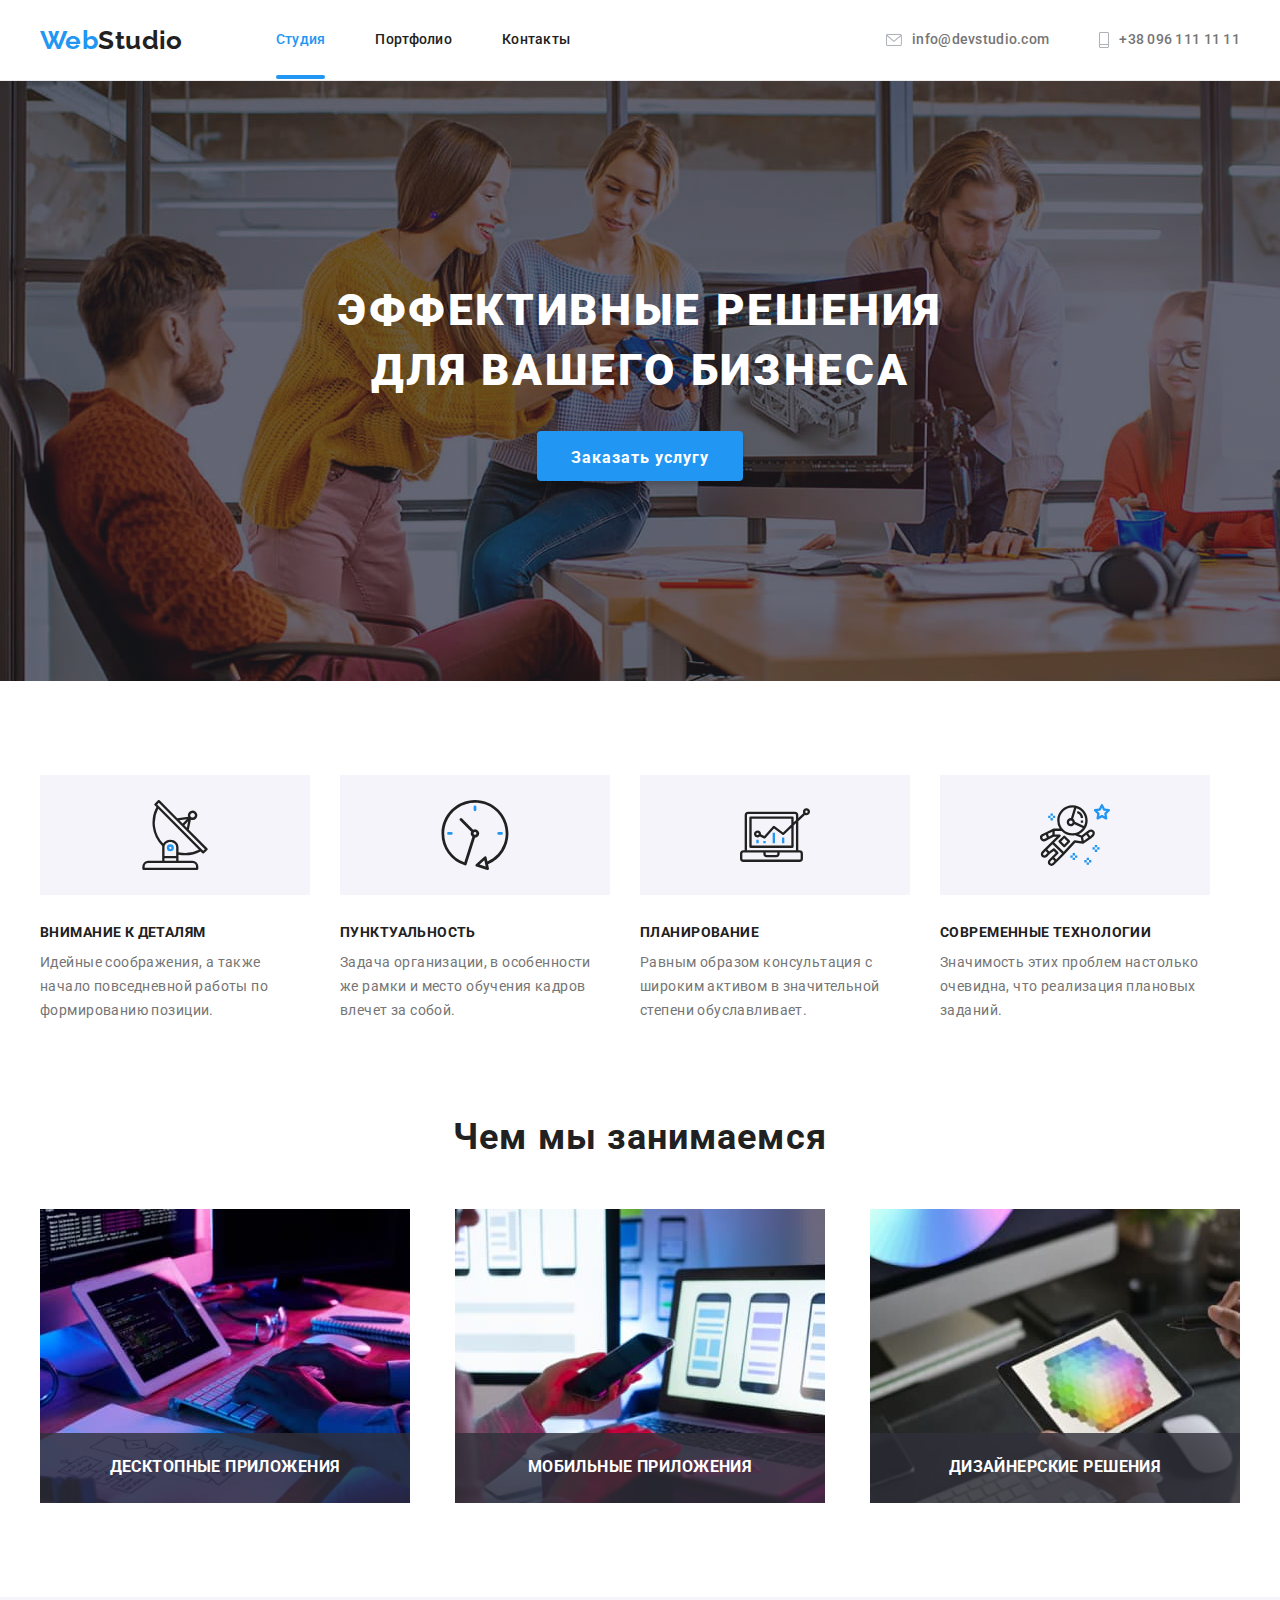
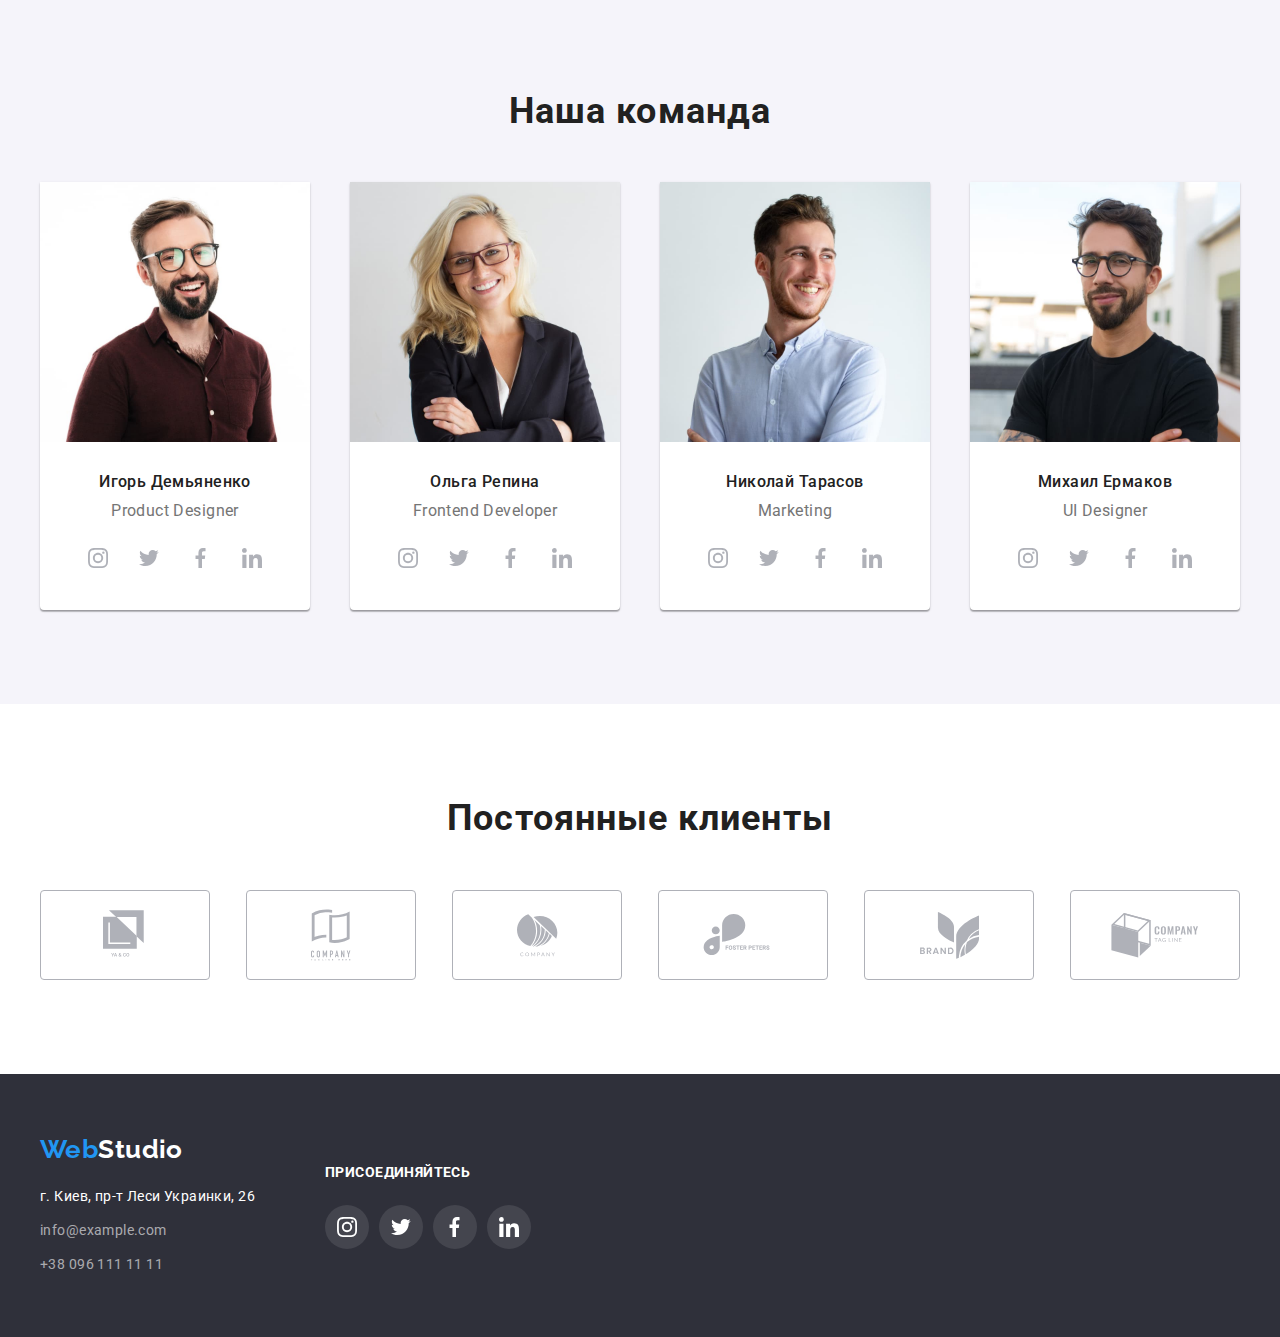
==== index.html @ 6c83ff63 "Добавляет файлы" ====
<!DOCTYPE html>
<html lang="ru">

<head>
    <meta charset="UTF-8">
    <meta name="viewport" content="width=device-width, initial-scale=1.0">
    <title lang="en">Web Studio</title>
    <link rel="preconnect" href="https://fonts.gstatic.com">
    <link href="https://fonts.googleapis.com/css2?family=Raleway:wght@700&family=Roboto:wght@400;500;700;900&display=swap"
        rel="stylesheet">

    <link rel="stylesheet" href="https://cdnjs.cloudflare.com/ajax/libs/modern-normalize/1.0.0/modern-normalize.min.css">    
    <link rel="stylesheet" href="./css/styles.css">
</head>

<body>
    
    <header class="header">
        <div class="container do-flex">
            <nav class="site-nav do-flex">
                <a href="./" lang="en" class="logo"><span class="logo-web">Web</span>Studio</a>
                <ul>
                    <li class="nav-item"><a href="./index.html" class="link current">Студия</a></li>
                    <li class="nav-item"><a href="./portfolio.html" class="link">Портфолио</a></li>
                    <li class="nav-item"><a href="" class="link">Контакты</a></li>
                </ul>
            </nav>
            <address class="site-nav">
                <ul class="contact-list">
                    <li class="address-item">
                        <a href="mailto:info@devstudio.com" class="address">
                            <div class="svg-cont do-flex">
                                <svg class="svg-icon" width="16px" height="12px">
                                    <use href="./images/main-opt.svg#icon-envelope"> </use>
                                    </svg>
                             </div> 
                            info@devstudio.com
                        </a>
                    </li>
                    <li class="address-item">
                        <a href="tel:+380961111111" class="address">
                            <div class="svg-cont do-flex">
                                <svg class="svg-icon" width="10px" height="16px">
                                    <use href="./images/main-opt.svg#icon-tel"> </use>
                                </svg>                            
                            </div>
                            +38 096 111 11 11
                        </a>
                    </li>
                </ul>
            </address>
        </div>
    </header>
    
    
    <main>

        <section class="hero">
        <h1 class="hero-title">Эффективные решения <br> для вашего бизнеса</h1>
        <button class="button" data-modal-open>Заказать услугу</button>
        
        </section>

                <section class="principles">
            <div class="container">
            <h2 class="none-display">Принципы работы</h2>
            <ul class="principles-list">
                <li class="item icon-antenna">

                    <div class="svg-princ do-flex svg-center">
                        <svg class="svg-icon" width="70px" height="70px">
                            <use href="./images/main-opt.svg#icon-antenna"> </use>
                        </svg>
                    </div>

                    <h3>Внимание к деталям</h3>
                    <p class="secondary-text">Идейные соображения, а также начало повседневной работы по формированию позиции.</p>
                </li>
                <li class="item icon-clock">
                    <div class="svg-princ do-flex svg-center">
                        <svg class="svg-icon" width="70px" height="70px">
                            <use href="./images/main-opt.svg#icon-clock"> </use>
                        </svg>
                    </div>
                    
                    <h3>Пунктуальность</h3>
                    <p class="secondary-text">Задача организации, в особенности же рамки и место обучения кадров влечет за собой.</p>
                </li>
                <li class="item icon-diagram">
                    <div class="svg-princ do-flex svg-center">
                        <svg class="svg-icon" width="70px" height="70px">
                            <use href="./images/main-opt.svg#icon-diagram"> </use>
                        </svg>
                    </div>
                    <h3>Планирование</h3>
                    <p class="secondary-text">Равным образом консультация с широким активом в значительной степени обуславливает.</p>
                </li>
                
                <li class="item icon-astronaut">
                    <div class="svg-princ do-flex svg-center">
                        <svg class="svg-icon" width="70px" height="70px">
                            <use href="./images/main-opt.svg#icon-astronaut"> </use>
                        </svg>
                    </div>
                    <h3>Современные технологии</h3>
                    <p class="secondary-text">Значимость этих проблем настолько очевидна, что реализация плановых заданий.</p>
                </li>
            </ul>
            </div>
        </section>

        <section class="wedo">
            <div class="container">
            <h2 class="wedo-title">Чем мы занимаемся</h2>
            <ul class="wedo-list">
                <li><img src="./images/img-1.jpg" alt="Разработка сайтов" width="370" height="294" >
                    <div class="wedo-sub">
                        <h3>Десктопные приложения</h3>
                    </div>
                </li>
                <li><img src="./images/img-2.jpg" alt="Дизайн интерфейсов" width="370" height="294">
                    <div class="wedo-sub">
                        <h3>Мобильные приложения</h3>
                    </div>
                </li>  
                <li><img src="./images/img-3.jpg" alt="Дизайн" width="370" height="294">
                    <div class="wedo-sub">
                        <h3>Дизайнерские решения</h3>
                    </div>
                </li>
            </ul>
            </div>
        </section>
        
        <section class="team">
            <div class="container">
            <h2>Наша команда</h2>
            <ul class="team-list">
                <li class="member">
                    <img src="./images/pl-1.jpg" alt="Фотография Игоря Демьяненко" width="270" height="260">
                    <h3>Игорь Демьяненко</h3>
                    <p lang="en" class="secondary-text">Product Designer</p>
                    <ul class="socials-list do-flex">
                        <li> <a href="" class="social-link">
                            <div class="socials do-flex">
                            <svg class="icon-socials" width="20" height="20">
                                <use href="./images/main-opt.svg#icon-instagram"> </use>
                            </svg>
                            </div>
                            </a>
                    </li>

                        <li><a href="" class="social-link">
                            <div class="socials do-flex">
                                <svg class="icon-socials" width="20" height="20">
                                    <use href="./images/main-opt.svg#icon-twitter"> </use>
                                </svg>
                            </div>
                            </a>
                        </li>

                        <li>
                            <a href="" class="social-link">
                            <div class="socials do-flex">
                                <svg class="icon-socials" width="20" height="20">
                                <use href="./images/main-opt.svg#icon-fb"> </use>
                                </svg>
                            </div>
                            </a>
                        </li>

                        <li> <a href="" class="social-link">
                            <div class="socials do-flex">
                                <svg class="icon-socials" width="20" height="20">
                                    <use href="./images/main-opt.svg#icon-linkedin"> </use>
                                </svg>
                            </div>
                            </a>
                        </li>
                    </ul>
                </li>

                
                <li class="member">
                    <img src="./images/pl-2.jpg" alt="Фотография Ольги Репиной" width="270" height="260">
                    <h3>Ольга Репина</h3>
                    <p lang="en" class="secondary-text">Frontend Developer</p>
                    <ul class="socials-list do-flex">
                        <li> <a href="" class="social-link">
                                <div class="socials do-flex">
                                    <svg class="icon-socials" width="20" height="20">
                                        <use href="./images/main-opt.svg#icon-instagram"> </use>
                                    </svg>
                                </div>
                            </a>
                        </li>
                
                        <li><a href="" class="social-link">
                                <div class="socials do-flex">
                                    <svg class="icon-socials" width="20" height="20">
                                        <use href="./images/main-opt.svg#icon-twitter"> </use>
                                    </svg>
                                </div>
                            </a>
                        </li>
                
                        <li>
                            <a href="" class="social-link">
                                <div class="socials do-flex">
                                    <svg class="icon-socials" width="20" height="20">
                                        <use href="./images/main-opt.svg#icon-fb"> </use>
                                    </svg>
                                </div>
                            </a>
                        </li>
                
                        <li> <a href="" class="social-link">
                                <div class="socials do-flex">
                                    <svg class="icon-socials" width="20" height="20">
                                        <use href="./images/main-opt.svg#icon-linkedin"> </use>
                                    </svg>
                                </div>
                            </a>
                        </li>
                    </ul>
                </li>

               
                <li class="member">
                    <img src="./images/pl-3.jpg" alt="Фотография Николая Тарасова" width="270" height="260">
                    <h3>Николай Тарасов</h3>
                    <p lang="en" class="secondary-text">Marketing</p>
                    <ul class="socials-list do-flex">
                        <li> <a href="" class="social-link">
                                <div class="socials do-flex">
                                    <svg class="icon-socials" width="20" height="20">
                                        <use href="./images/main-opt.svg#icon-instagram"> </use>
                                    </svg>
                                </div>
                            </a>
                        </li>
                
                        <li><a href="" class="social-link">
                                <div class="socials do-flex">
                                    <svg class="icon-socials" width="20" height="20">
                                        <use href="./images/main-opt.svg#icon-twitter"> </use>
                                    </svg>
                                </div>
                            </a>
                        </li>
                
                        <li>
                            <a href="" class="social-link">
                                <div class="socials do-flex">
                                    <svg class="icon-socials" width="20" height="20">
                                        <use href="./images/main-opt.svg#icon-fb"> </use>
                                    </svg>
                                </div>
                            </a>
                        </li>
                
                        <li> <a href="" class="social-link">
                                <div class="socials do-flex">
                                    <svg class="icon-socials" width="20" height="20">
                                        <use href="./images/main-opt.svg#icon-linkedin"> </use>
                                    </svg>
                                </div>
                            </a>
                        </li>
                    </ul>
                </li>

                
                <li class="member">
                    <img src="./images/pl-4.jpg" alt="Фотография Михаила Ермакова" width="270" height="260">
                    <h3>Михаил Ермаков</h3>
                    <p lang="en" class="secondary-text">UI Designer</p>
                    <ul class="socials-list do-flex">
                        <li> <a href="" class="social-link">
                                <div class="socials do-flex">
                                    <svg class="icon-socials" width="20" height="20">
                                        <use href="./images/main-opt.svg#icon-instagram"> </use>
                                    </svg>
                                </div>
                            </a>
                        </li>
                
                        <li><a href="" class="social-link">
                                <div class="socials do-flex">
                                    <svg class="icon-socials" width="20" height="20">
                                        <use href="./images/main-opt.svg#icon-twitter"> </use>
                                    </svg>
                                </div>
                            </a>
                        </li>
                
                        <li>
                            <a href="" class="social-link">
                                <div class="socials do-flex">
                                    <svg class="icon-socials" width="20" height="20">
                                        <use href="./images/main-opt.svg#icon-fb"> </use>
                                    </svg>
                                </div>
                            </a>
                        </li>
                
                        <li> <a href="" class="social-link">
                                <div class="socials do-flex">
                                    <svg class="icon-socials" width="20" height="20">
                                        <use href="./images/main-opt.svg#icon-linkedin"> </use>
                                    </svg>
                                </div>
                            </a>
                        </li>
                    </ul>
                </li>
            </ul>
            </div>
        </section>

        <section class="clients">
            <div class="container">
            <h2>Постоянные клиенты</h2>
            <ul class="company-list">
                <li> 
                    <a href="" class="company-link">
                        <div class="company-cont do-flex">
                            <svg class="icon-company" width="45px" height="50px"> 
                                <use href="./images/main-opt.svg#icon-logo1"></use>
                            </svg>
                        </div>
                    </a>
                </li>
                <li>
                    <a href="" class="company-link">
                        <div class="company-cont do-flex">
                            <svg class="icon-company" width="40px" height="52px">
                                <use href="./images/main-opt.svg#icon-logo2"></use>
                            </svg>
                        </div>
                    </a>
                </li>
                <li>
                    <a href="" class="company-link">
                        <div class="company-cont do-flex">
                            <svg class="icon-company" width="41px" height="43px">
                                <use href="./images/main-opt.svg#icon-logo3"></use>
                            </svg>
                        </div>
                    </a>
                </li>
                <li>
                    <a href="" class="company-link">
                        <div class="company-cont do-flex">
                            <svg class="icon-company" width="80px" height="42px">
                                <use href="./images/main-opt.svg#icon-logo4"></use>
                            </svg>
                        </div>
                    </a>
                </li>
                <li>
                    <a href="" class="company-link">
                        <div class="company-cont do-flex">
                            <svg class="icon-company" width="59px" height="47px">
                                <use href="./images/main-opt.svg#icon-logo5"></use>
                            </svg>
                        </div>
                    </a>
                </li>
                <li>
                    <a href="" class="company-link">
                        <div class="company-cont do-flex">
                            <svg class="icon-company" width="88px" height="45px">
                                <use href="./images/main-opt.svg#icon-logo6"></use>
                            </svg>
                        </div>
                    </a>
                </li>
                
            </ul>

            

            </div>
        </section>

    





    </main>

    <footer class="footer">
    <div class="container footer-flex">
        <div class="address-cont">        
            <a href="./" lang="en" class="logo"><span class="logo-web">Web</span>Studio</a>       
            <address class="address">г. Киев, пр-т Леси Украинки, 26</address>
            <ul class="footer-contacts">                
                <li class="mrg"><a href="mailto:info@example.com" class="link">info@example.com</a></li>
                <li><a href="tel:+380961111111" class="link">+38 096 111 11 11</a></li>
            </ul>
        </div>
        <div>
                <strong>присоединяйтесь</strong>    
                <ul class="ft-socials-list do-flex">
                <li class="social-footer-item"> 
                    <a href="" class="social-link">
                        <div class="socials-footer do-flex">
                            <svg class="icon-socials-footer" width="20" height="20">
                                <use href="./images/main-opt.svg#icon-instagram"> </use>
                            </svg>
                        </div>
                    </a>
                </li>
            
                <li class="social-footer-item">
                    <a href="" class="social-link">
                        <div class="socials-footer do-flex">
                            <svg class="icon-socials-footer" width="20" height="20">
                                <use href="./images/main-opt.svg#icon-twitter"> </use>
                            </svg>
                        </div>
                    </a>
                </li>
            
                <li class="social-footer-item">
                    <a href="" class="social-link">
                        <div class="socials-footer do-flex">
                            <svg class="icon-socials-footer" width="20" height="20">
                                <use href="./images/main-opt.svg#icon-fb"> </use>
                            </svg>
                        </div>
                    </a>
                </li>
            
                <li class="social-footer-item"> 
                    <a href="" class="social-link">
                        <div class="socials-footer do-flex">
                            <svg class="icon-socials-footer" width="20" height="20">
                                <use href="./images/main-opt.svg#icon-linkedin"> </use>
                            </svg>
                        </div>
                    </a>
                </li>
                </ul>
        </div>
    </div>
    </footer>
<div class="backdrop is-hidden" data-modal>
    <div class="modal">
        <button class="close-btn" data-modal-close>
            <svg class="close-x" width="11" height="11">
                <use href="./images/main-opt.svg#icon-x"> </use>
            </svg>
        </button>
        
        
    </div>
</div>


    <script src="./js/modal.js">
    </script>
</body>

</html>
---- css/styles.css ----
/*
Цветовая палитра:
черный цвет текста #212121
серый цвет текста #757575
белый цвет текста #FFFFFF
голубой цвет #2196F3
цвет фона #F5F4FA
цвет svg #afb1b8
*/

:root {
  --primary-text-color: #212121;
  --secondary-text-color: #757575;
  --accent-color: #2196f3;
  --second-accent-color: #ffffff;
  --background-color: #ffffff;
  --fotter-link-color: rgba(255, 255, 255, 0.6);
  --secondary-background-color: #2f303a;
  --third-background-color: #f5f4fa;
  --footer-socials-color: rgba(255, 255, 255, 0.1);
  --icon-color: #afb1b8;
  --cubik: cubic-bezier(0.4, 0, 0.2, 1);
  --trans-dur: 250ms;
  --wedo-color: rgba(47, 48, 58, 0.8);
  --hidden-bg-color: rgba(33, 150, 243, 0.9);
  --modal-bg-color: rgba(0, 0, 0, 0.2);
}

/*Убираем точки у элементов списка  */
ul {
  list-style: none;
  padding: 0;
  margin: 0;
}
h1,
h2,
h3,
h4,
p {
  margin: 0;
  padding: 0;
}
/* Меняем цвет бекграунда и текста */
body {
  background-color: var(--background-color);
  color: var(--primary-text-color);
  font-family: Roboto, sans-serif;
  font-size: 14px;
  line-height: 1.71;
  letter-spacing: 0.03em;
}

.header {
  /* padding-top: 32px;
  padding-bottom: 32px; */
  border-bottom: 1px solid #ececec;
}

.do-flex {
  display: flex;
}

.site-nav ul {
  display: flex;
}

.site-nav .address-item:not(:last-child),
.site-nav .nav-item:not(:last-child) {
  margin-right: 50px;
}

.address-item .address {
  display: flex;
  align-items: center;

  transition-property: color;
  transition-duration: var(--trans-dur);
  transition-timing-function: var(--cubik);
}

.svg-cont {
  margin-right: 10px;
}

.contact-list {
  align-items: center;
}

.svg-princ {
  margin-bottom: 30px;
  width: 270px;
  height: 120px;
  background-color: var(--third-background-color);
}

.site-nav .nav-item .link,
.site-nav .address {
  padding-top: 32px;
  padding-bottom: 32px;
}

.site-nav.do-flex,
.container.do-flex {
  align-items: center;
  justify-content: space-between;
}

.site-nav.do-flex ul {
  margin-left: 93px;
}

.clients h2,
.team h2,
.wedo h2 {
  font-weight: 700;
  font-size: 36px;
  line-height: 1.16;
  text-align: center;
  letter-spacing: 0.03em;
}
/* меняем шрифт h3 принципов */
.principles h3,
strong {
  font-weight: 700;
  font-size: 14px;
  line-height: 1.14;
  text-transform: uppercase;
}

strong {
  color: var(--second-accent-color);
}

/* меняем шрифт h3 команды */

.team h3 {
  font-weight: 500;
  font-size: 16px;
  line-height: 1.19;
  text-align: center;
  margin-bottom: 10px;
}

/* Меняем секондари текст */
.team .secondary-text {
  font-size: 16px;
  line-height: 1.19;
  text-align: center;
}

/* Красим часть Лого */
.logo-web {
  color: var(--accent-color);
}

/* Шрифт лого */
.logo {
  /* margin-top: 25px; */

  font-family: Raleway, sans-serif;
  font-weight: 700;
  font-size: 26px;
  line-height: 1.19;
}
/*  */

/* Меняем цвет ссылок*/
.site-nav .link,
.filter .filter-button,
.item-link,
.logo {
  color: var(--primary-text-color);
  text-decoration: none;
}

/* Меняем шрифт в навигации */
.site-nav .link,
.site-nav .address {
  font-style: normal;
  font-weight: 500;
  font-size: 14px;
  line-height: 1.14;
  letter-spacing: 0.02em;
  text-decoration: none;
}

.svg-center {
  justify-content: center;
  align-items: center;
}

.svg-icon {
  fill: var(--icon-color);

  transition-property: fill;
  transition-timing-function: var(--cubik);
  transition-duration: var(--trans-dur);
}

.site-nav .address:hover .svg-icon,
.site-nav .address:focus .svg-icon {
  fill: var(--accent-color);
}

.site-nav .link {
  transition-timing-function: var(--cubik);
  transition-duration: var(--trans-dur);
}
.footer .link {
  transition-property: color;
  transition-timing-function: var(--cubik);
  transition-duration: var(--trans-dur);
}

.site-nav .link:focus,
.site-nav .link:hover,
.site-nav .address:hover,
.site-nav .address:focus,
.footer .link:hover,
.footer .link:focus {
  outline: none;
  color: var(--accent-color);
}

/* Цвет ссылки на текущей странице */

.site-nav .current {
  color: var(--accent-color);
  position: relative;
}

.site-nav .link.current::after {
  content: '';
  position: absolute;
  background-color: var(--accent-color);
  width: 100%;
  height: 4px;
  border-radius: 2px;
  bottom: 0;
  left: 0;
}

/* меняем цвет кнопок фильтра */

.filter-button {
  padding: 6px 22px;
  background-color: var(--third-background-color);
  border-radius: 4px;
  border: transparent;
  font-weight: 500;
  font-size: 16px;
  line-height: 1, 62;
  text-align: center;

  transition-property: background-color, color, box-shadow;
  transition-duration: var(--trans-dur);
  transition-timing-function: var(--cubik);
}

.filter .filter-button:hover,
.filter .filter-button:focus {
  outline: none;
  color: var(--second-accent-color);
  background-color: var(--accent-color);
  box-shadow: 0px 3px 1px rgba(0, 0, 0, 0.1), 0px 1px 2px rgba(0, 0, 0, 0.08),
    0px 2px 2px rgba(0, 0, 0, 0.12);
}
.hero .button {
  max-width: 250px;
  max-height: 50px;
  outline: none;
  color: var(--second-accent-color);
  background-color: var(--accent-color);
  border-color: transparent;
}

/* Делаем кнопку */
.button {
  font-weight: bold;
  font-size: 16px;
  line-height: 1.87;
  letter-spacing: 0.06em;
  text-align: center;
  padding: 10px 32px;
  min-width: 200px;
  box-shadow: 0px 4px 4px rgba(0, 0, 0, 0.15);
  border-radius: 4px;
}

/* Меняем шрифт героя */

.hero {
  display: flex;
  flex-direction: column;
  align-items: center;
  justify-content: center;
  text-align: center;
  max-width: 1600px;
  height: 600px;
  margin: 0 auto;
  background-color: var(--secondary-background-color);
  background-image: linear-gradient(
      rgba(47, 48, 58, 0.4),
      rgba(47, 48, 58, 0.4)
    ),
    url(../images/Img.jpg);
}

.hero-title {
  margin-top: 0;
  margin-bottom: 30px;
  color: var(--second-accent-color);
  font-weight: 900;
  font-size: 44px;
  line-height: 1.36;
  text-align: center;
  letter-spacing: 0.06em;
  text-transform: uppercase;
}

/* Меняем цвет текста в абзацах и почты и телефона*/
.secondary-text,
.site-nav .address {
  color: var(--secondary-text-color);
}

/* Меняем цвет текста ссылок в подвале*/

.footer .link {
  color: var(--fotter-link-color);
  text-decoration: none;
}

.footer .address {
  color: var(--second-accent-color);
  font-size: 14px;
  line-height: 1.71;
  font-style: normal;
}

.footer .logo {
  color: var(--second-accent-color);
}

/* Меняем бекграунд героя и футера  */
.footer {
  background-color: var(--secondary-background-color);
}

.company {
  font-weight: 700;
  font-size: 18px;
  line-height: 2;
  letter-spacing: 0.06em;
}

.filter {
  color: var(--secondary-text-color);
  font-size: 16px;
  line-height: 1.87;
}

.container {
  width: 1230px;
  margin-left: auto;
  margin-right: auto;
  padding-left: 15px;
  padding-right: 15px;
}

.none-display {
  display: none;
}

.principles {
  padding-top: 94px;
  padding-bottom: 94px;
}

.socials {
  width: 44px;
  height: 44px;
  border-radius: 50%;
  justify-content: center;
  align-items: center;
}

.socials-footer {
  width: 44px;
  height: 44px;
  border-radius: 50%;
  background-color: var(--footer-socials-color);
  justify-content: center;
  align-items: center;

  transition-property: background-color;
  transition-duration: var(--trans-dur);
  transition-timing-function: var(--cubik);
}

.ft-socials-list {
  margin-top: 20px;
}

.social-footer-item:not(:last-child) {
  margin-right: 10px;
}

.social-link:focus {
  outline: none;
}

.social-link:focus .socials-footer,
.social-link:hover .socials-footer,
.social-link:focus .socials,
.socials:hover {
  background-color: var(--accent-color);
}

.socials {
  transition-property: background-color;
  transition-duration: var(--trans-dur);
}

.icon-socials {
  fill: var(--icon-color);
  transition-property: fill;
  transition-duration: var(--trans-dur);
}

.social-link:focus .icon-socials,
.socials:hover .icon-socials {
  fill: var(--second-accent-color);
}

.icon-socials-footer {
  fill: var(--second-accent-color);
  transition-property: fill;
  transition-duration: var(--trans-dur);
}
.socials-list {
  padding: 0;
  margin-top: 16px;
  margin-left: 32px;
  margin-right: 32px;
  margin-bottom: 30px;
  justify-content: space-around;
}

/* .principles-list .item::before {
  content: '';
  display: block;
  background-color: var(--third-background-color);
  height: 120px;
  margin-bottom: 30px;
  background-repeat: no-repeat;
  background-position: center;
} */

/* .icon-antenna::before {
  background-image: url(..//images/antenna.svg);
}

.icon-clock::before {
  background-image: url(../images/clock.svg);
}
.icon-diagram::before {
  background-image: url(../images/diagram.svg);
}
.icon-astronaut::before {
  background-image: url(../images/astronaut.svg);
} */
.principles-list h3 {
  margin-bottom: 10px;
}

.principles-list {
  display: flex;
}

.principles-list .item {
  width: 270px;
}

.principles-list .item:not(:last-child) {
  margin-right: 30px;
}

.wedo {
  padding-bottom: 94px;
}

.wedo li {
  position: relative;
}

.wedo-sub {
  display: flex;
  position: absolute;
  justify-content: center;
  align-items: center;
  background-color: var(--wedo-color);
  text-transform: uppercase;
  color: var(--second-accent-color);
  font-size: 14px;
  line-height: 1.14;
  font-weight: 700;
  width: 100%;
  height: 70px;
  bottom: 0%;
}

.wedo-title {
  margin-bottom: 50px;
}

.wedo img {
  display: block;
}

.wedo-list {
  display: flex;
  justify-content: space-between;
}

.team {
  background-color: var(--third-background-color);
  padding-top: 94px;
  padding-bottom: 94px;
}

.team h2 {
  margin-bottom: 50px;
}

.team img {
  display: block;
  margin-bottom: 30px;
}

.team-list {
  display: flex;
  justify-content: space-between;
}

.member {
  width: 270px;
  height: 428px;
  background-color: var(--background-color);
  box-shadow: 0px 1px 3px rgba(0, 0, 0, 0.12), 0px 1px 1px rgba(0, 0, 0, 0.14),
    0px 2px 1px rgba(0, 0, 0, 0.2);
  border-radius: 0px 0px 4px 4px;
}

.clients {
  background-color: var(--background-color);
  padding-top: 94px;
  padding-bottom: 94px;
}

.company-cont {
  width: 170px;
  height: 90px;
  border: 1px solid #afb1b8;
  border-radius: 4px;
  justify-content: center;
  align-items: center;

  transition-property: border;
  transition-duration: var(--trans-dur);
  transition-timing-function: var(--cubik);
}

.company-list {
  margin-top: 50px;
  display: flex;
  justify-content: space-between;
}

.company-link:focus .company-cont,
.company-cont:hover {
  border-color: var(--accent-color);
}

.icon-company {
  fill: var(--icon-color);

  transition-property: fill;
  transition-duration: var(--trans-dur);
  transition-timing-function: var(--cubik);
}

.company-link:focus .icon-company {
  fill: var(--accent-color);
}

.company-link:focus,
.company-cont:hover .icon-company {
  outline: none;
  fill: var(--accent-color);
}

.footer {
  padding-top: 60px;
  padding-bottom: 60px;
}

.footer-flex {
  display: flex;
  align-items: center;
}

.footer .logo {
  display: inline-block;
  margin-bottom: 20px;
}

.footer .address {
  margin-bottom: 10px;
}

.footer-contacts > li:not(:last-child) {
  margin-bottom: 10px;
}

.address-cont {
  margin-right: 70px;
}

/* Страница портфолио */
.portfolio {
  padding-top: 100px;
  padding-bottom: 114px;
}

.filter-block {
  margin-bottom: 56px;
}

.filter.filtr-flex {
  display: flex;
  justify-content: center;
}

.filter.filtr-flex li:not(:last-child) {
  margin-right: 8px;
}

.projects {
  display: flex;
  flex-wrap: wrap;
}

.projects img {
  display: block;
}

.projects H2 {
  margin-bottom: 4px;
}

.project-item:not(:last-child) {
  margin-right: 30px;
}

.project-item:nth-child(3n) {
  margin-right: 0;
}

.project-item:nth-last-child(-n + 3) {
  margin-bottom: 0;
}

.project-item {
  margin-bottom: 30px;
  width: 370px;
  height: 404px;
}

.company-filter {
  padding: 24px;
  border: 1px solid #eeeeee;
  border-top: none;
}
.project-item .item-link {
  display: block;
  transition-property: box-shadow;
  transition-timing-function: var(--cubik);
  transition-duration: var(--trans-dur);
}

.project-item > .item-link:hover,
.project-item > .item-link:focus {
  outline: none;
  box-shadow: 0px 1px 1px rgba(0, 0, 0, 0.12), 0px 4px 4px rgba(0, 0, 0, 0.06),
    1px 4px 6px rgba(0, 0, 0, 0.16);
}

.photo-block p {
  position: absolute;
  margin: 63px 24px;
  font-size: 18px;
  line-height: 1.56;
  letter-spacing: 0.03em;
  color: var(--second-accent-color);
}

.photo-block {
  position: relative;
  overflow: hidden;
}

.hidden-block {
  position: absolute;
  background-color: var(--hidden-bg-color);
  width: 100%;
  height: 295px;
  top: 0;
  left: 0;

  transform: translateY(100%);
  transition: transform 250ms var(--cubik);
}

.project-item .item-link:focus .hidden-block,
.project-item .item-link:hover .hidden-block {
  transform: translateY(0);
}

/* Модальное окно */
.backdrop {
  position: fixed;
  top: 0;
  left: 0;
  width: 100%;
  height: 100%;
  background-color: var(--modal-bg-color);

  opacity: 1;
  transition: opacity var(--trans-dur) var(--cubik);
}

.backdrop.is-hidden {
  opacity: 0;
  pointer-events: none;
}

.backdrop.is-hidden .modal {
  transform: scale(1.3) translate(-50%, -50%);
}

.modal {
  position: absolute;
  top: 50%;
  left: 50%;
  transform: scale(1) translate(-50%, -50%);

  width: 528px;
  height: 581px;

  background-color: var(--background-color);
  box-shadow: 0px 1px 3px rgba(0, 0, 0, 0.12), 0px 1px 1px rgba(0, 0, 0, 0.14),
    0px 2px 1px rgba(0, 0, 0, 0.2);
  border-radius: 4px;

  transition: transform var(--trans-dur) var(--cubik);
}

.close-x {
  top: 9px;
  right: 10px;
  fill: black;
  z-index: 5;
}

.close-btn {
  position: absolute;

  top: 8px;
  right: 8px;
  width: 30px;
  height: 30px;

  outline: 0;
  background-color: var(--background-color);
  border: 1px solid rgba(0, 0, 0, 0.1);
  border-radius: 50%;
}
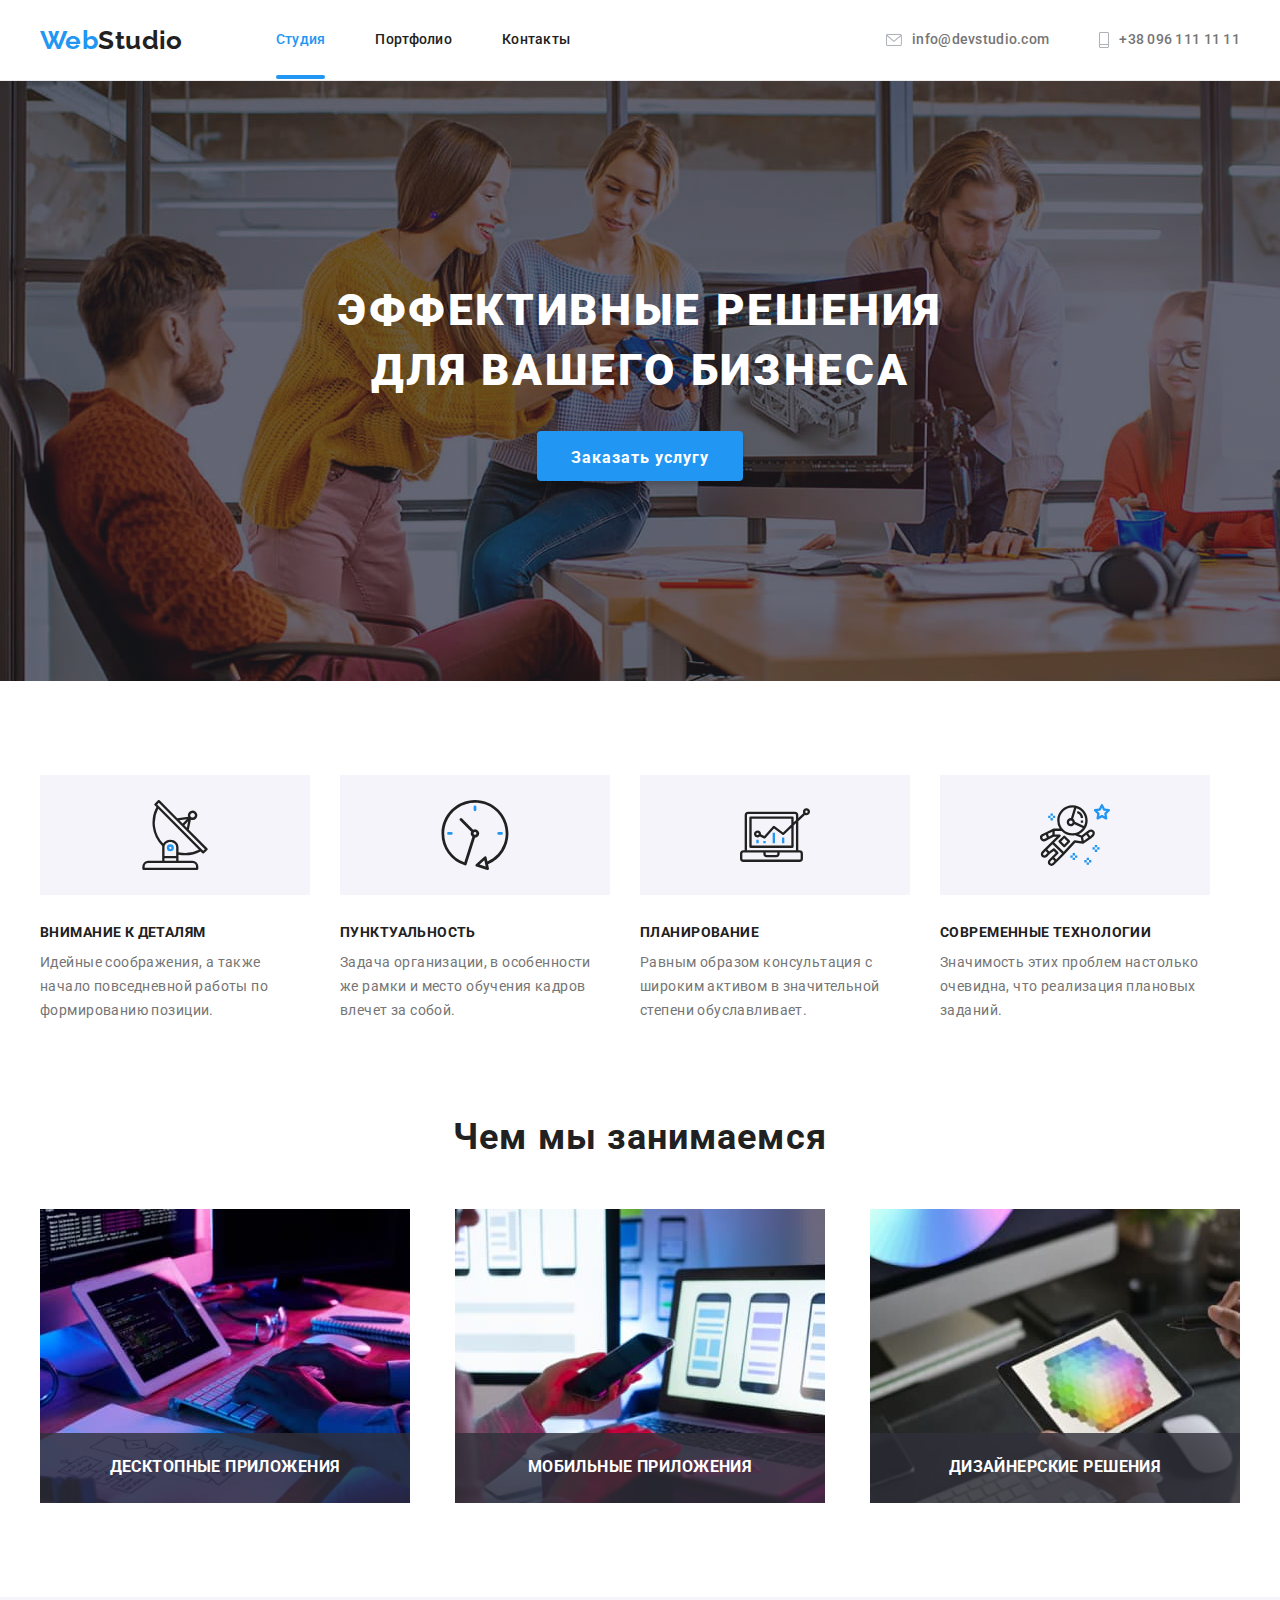
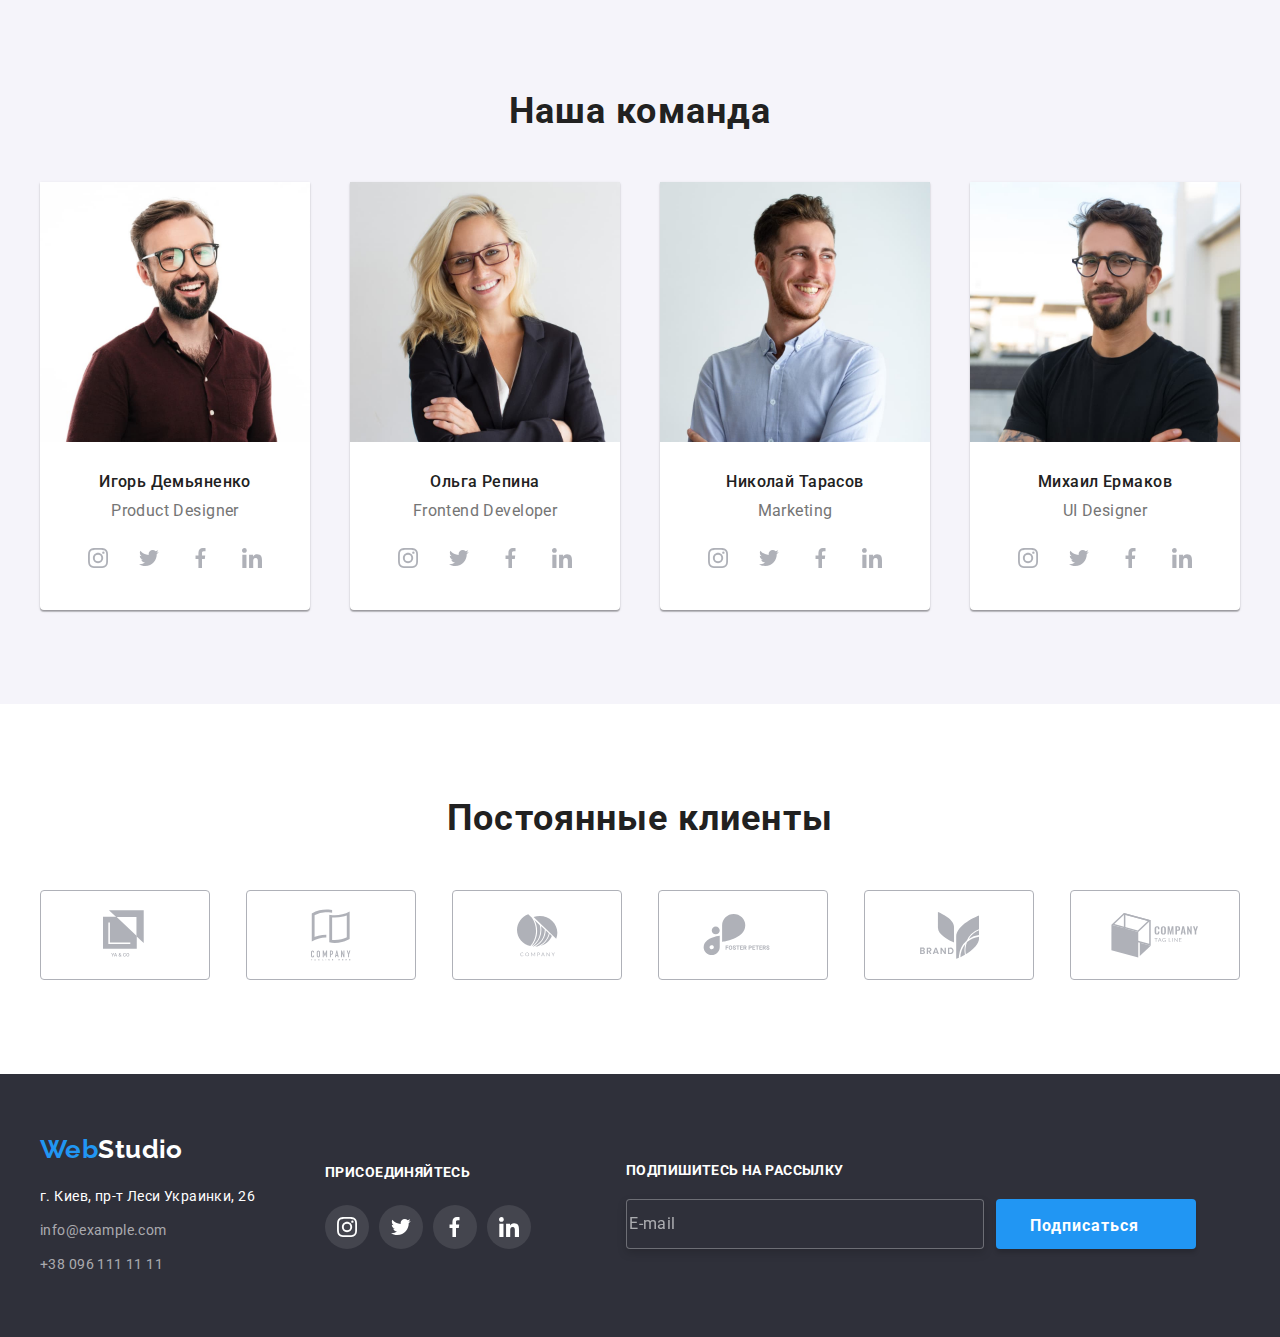
==== commit f54eee4c: "Модалка и подптска" ====
--- a/index.html
+++ b/index.html
@@ -402,6 +402,7 @@
                 <li><a href="tel:+380961111111" class="link">+38 096 111 11 11</a></li>
             </ul>
         </div>
+        <div class="soc-sub-block">
         <div>
                 <strong>присоединяйтесь</strong>    
                 <ul class="ft-socials-list do-flex">
@@ -446,10 +447,53 @@
                 </li>
                 </ul>
         </div>
+        <div class="subscription-block">
+            <div class="footer-fields">
+                <label for="subscription">Подпишитесь на рассылку</label>
+                <input type="email" name="subscription" id="subscription" placeholder="E-mail">
+            </div>
+            <button type="submit" class="button">Подписаться</button>
+        </div>
+        </div>
     </div>
+
     </footer>
 <div class="backdrop is-hidden" data-modal>
     <div class="modal">
+<b class="modal-title">Оставьте свои данные, мы вам перезвоним</b>
+
+        <form class="order" >
+            
+                <div class="fields">
+                <label for="name">Имя</label>
+                <input type="text" name="name" id="name">
+            </div>
+
+            <div class="fields">
+                <label for="tel">Телефон</label>
+                <input type="tel" name="tel" id="tel">
+            </div>
+
+            <div class="fields">
+                <label for="email">Почта</label>
+                <input type="email" name="email" id="email">
+            </div>
+
+            <div class="text-area">
+                <label for="comment">Комментарий</label>    
+                <textarea name="comment" id="comment" placeholder="Введите текст"></textarea>
+            </div>
+            
+            <div class="fields">
+                <input type="checkbox" name="apr" id="apr">
+                <label for="apr">Соглашаюсь с рассылкой и принимаю Условия договора</label>
+            </div>
+
+            <button class="button">Отправить</button>
+        </form>
+
+
+        
         <button class="close-btn" data-modal-close>
             <svg class="close-x" width="11" height="11">
                 <use href="./images/main-opt.svg#icon-x"> </use>
--- a/css/styles.css
+++ b/css/styles.css
@@ -53,6 +53,7 @@
 .header {
   /* padding-top: 32px;
   padding-bottom: 32px; */
+
   border-bottom: 1px solid #ececec;
 }
 
@@ -265,7 +266,7 @@
   box-shadow: 0px 3px 1px rgba(0, 0, 0, 0.1), 0px 1px 2px rgba(0, 0, 0, 0.08),
     0px 2px 2px rgba(0, 0, 0, 0.12);
 }
-.hero .button {
+.button {
   max-width: 250px;
   max-height: 50px;
   outline: none;
@@ -347,6 +348,53 @@
   background-color: var(--secondary-background-color);
 }
 
+.soc-sub-block {
+  display: flex;
+  justify-content: center;
+}
+
+.subscription-block {
+  display: flex;
+  align-items: flex-end;
+}
+
+.footer-fields {
+  display: flex;
+  flex-direction: column;
+  margin-left: 95px;
+}
+
+.footer-fields input::placeholder {
+  font-size: 16px;
+  line-height: 1.25;
+  letter-spacing: 0.03em;
+  color: rgba(255, 255, 255, 0.6);
+}
+
+.footer-fields label {
+  color: var(--second-accent-color);
+  margin-bottom: 20px;
+  font-weight: 700;
+  font-size: 14px;
+  line-height: 1.14;
+  letter-spacing: 0.03em;
+  text-transform: uppercase;
+}
+
+.footer-fields input {
+  width: 358px;
+  height: 50px;
+  background-color: var(--secondary-background-color);
+  border: 1px solid rgba(255, 255, 255, 0.3);
+  filter: drop-shadow(0px 4px 4px rgba(0, 0, 0, 0.15));
+  border-radius: 4px;
+}
+
+.subscription-block .button {
+  display: flex;
+  margin-left: 12px;
+}
+
 .company {
   font-weight: 700;
   font-size: 18px;
@@ -754,7 +802,6 @@
   top: 50%;
   left: 50%;
   transform: scale(1) translate(-50%, -50%);
-
   width: 528px;
   height: 581px;
 
@@ -770,7 +817,6 @@
   top: 9px;
   right: 10px;
   fill: black;
-  z-index: 5;
 }
 
 .close-btn {
@@ -786,3 +832,78 @@
   border: 1px solid rgba(0, 0, 0, 0.1);
   border-radius: 50%;
 }
+
+.order {
+  font-size: 12px;
+  line-height: 1.16;
+  letter-spacing: 0.01em;
+  color: var(--secondary-text-color);
+}
+.modal-title {
+  display: block;
+  font-weight: 700;
+  font-size: 20px;
+  line-height: 1.16;
+  letter-spacing: 0.03em;
+  text-align: center;
+  margin-top: 40px;
+  margin-bottom: 12px;
+}
+.fields {
+  display: flex;
+  outline: 0;
+  margin-left: 40px;
+  margin-right: 40px;
+  flex-direction: column;
+}
+
+.fields label {
+  margin-bottom: 4px;
+  border: 0;
+  outline: 0;
+}
+
+.text-area textarea::placeholder {
+  font-size: 12px;
+  line-height: 1.16;
+  letter-spacing: 0.01em;
+  color: rgba(117, 117, 117, 0.5);
+}
+
+.fields:not(:last-child) {
+  margin-bottom: 10px;
+}
+
+.fields:last-child {
+  margin-bottom: 20px;
+}
+
+.fields input {
+  margin: 0;
+  padding: 0;
+  height: 40px;
+
+  border: 1px solid rgba(33, 33, 33, 0.2);
+  border-radius: 4px;
+}
+
+.text-area {
+  margin-left: 40px;
+  margin-bottom: 20px;
+}
+textarea {
+  margin-top: 4px;
+  width: 448px;
+  height: 120px;
+  border: 1px solid rgba(33, 33, 33, 0.2);
+  border-radius: 4px;
+  resize: none;
+}
+
+.fields input[type='checkbox'] {
+}
+.order .button {
+  position: absolute;
+  left: 50%;
+  transform: translateX(-50%);
+}
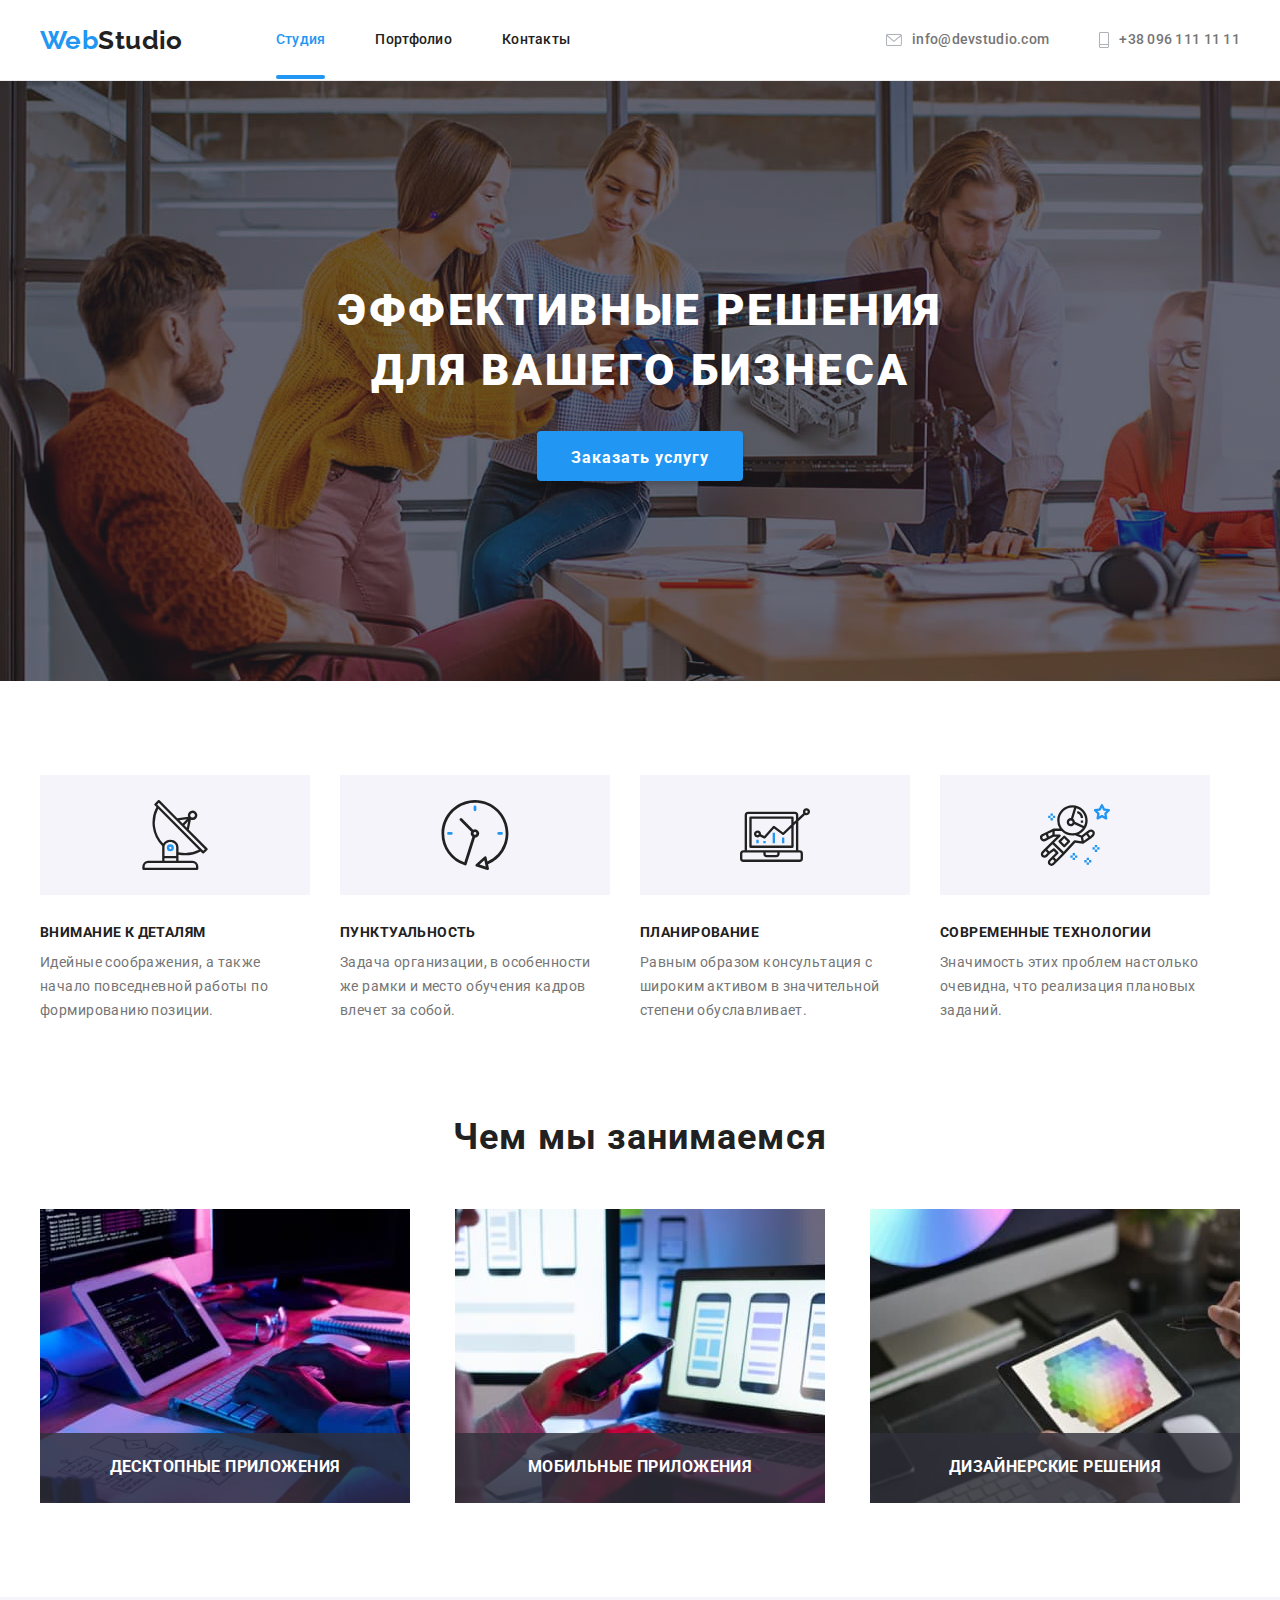
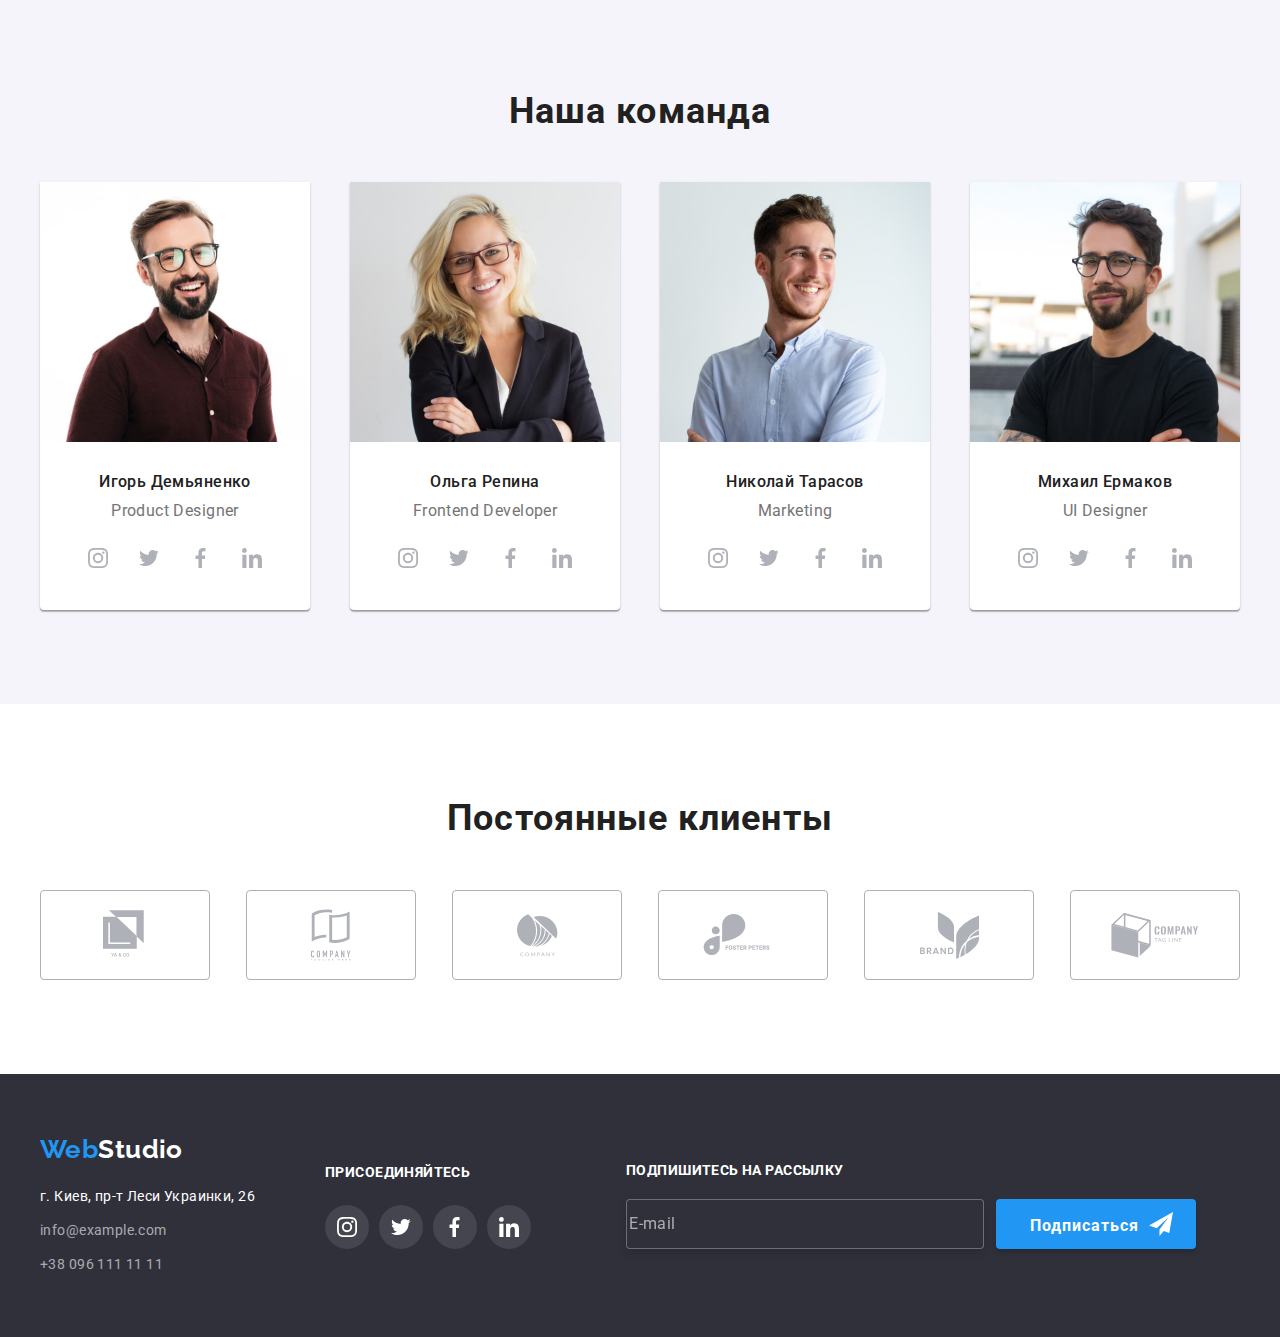
==== commit 1fab98b4: "Добавляет кнопку подписаться" ====
--- a/index.html
+++ b/index.html
@@ -452,7 +452,15 @@
                 <label for="subscription">Подпишитесь на рассылку</label>
                 <input type="email" name="subscription" id="subscription" placeholder="E-mail">
             </div>
+            <div class="sub-btn-pln">
             <button type="submit" class="button">Подписаться</button>
+            <svg class="plane-icon" width="24px" height="24px">
+                <use href="./images/main-opt.svg#icon-plane"> </use>
+            </svg>
+            </div>
+                
+            
+            
         </div>
         </div>
     </div>
--- a/css/styles.css
+++ b/css/styles.css
@@ -354,6 +354,7 @@
 }
 
 .subscription-block {
+  position: relative;
   display: flex;
   align-items: flex-end;
 }
@@ -395,6 +396,18 @@
   margin-left: 12px;
 }
 
+.sub-btn-pln {
+  position: relative;
+}
+
+.plane-icon {
+  position: absolute;
+  right: 0%;
+  top: 50%;
+  transform: translate(-23px, -50%);
+
+  fill: var(--second-accent-color);
+}
 .company {
   font-weight: 700;
   font-size: 18px;
